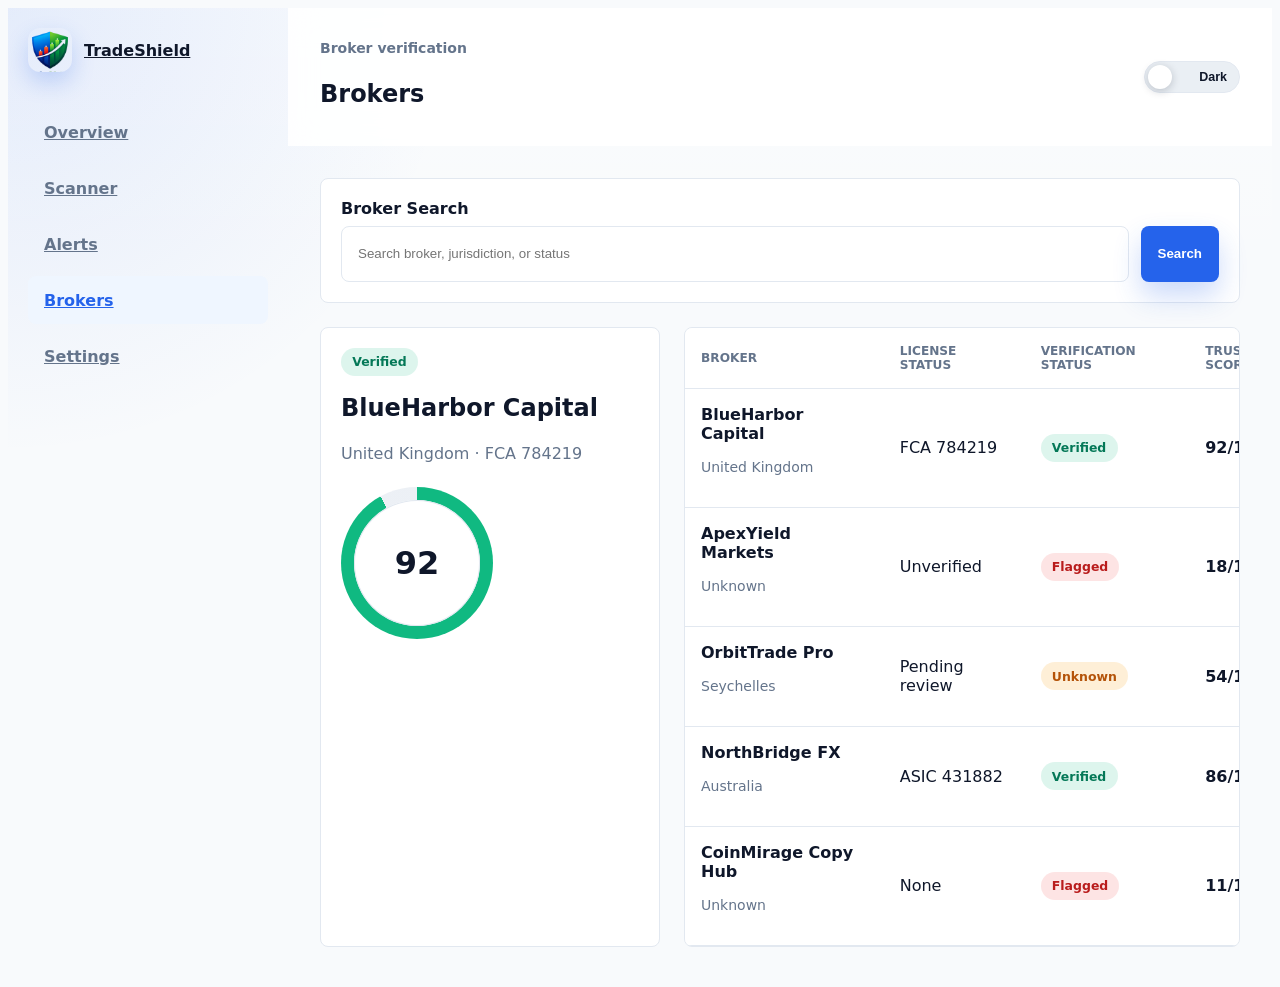
==== dashboard/brokers.html @ 96492129 "added the extension frontend files and content supporting light and dark mode" ====
<!doctype html>
<html lang="en">
  <head>
    <meta charset="utf-8">
    <meta name="viewport" content="width=device-width, initial-scale=1">
    <title>Brokers | TradeShield</title>
    <link rel="icon" href="../Assets/icons/icon-32.png">
    <link rel="stylesheet" href="../css/tailwind-local.css">
    <link rel="stylesheet" href="../css/main.css">
    <script src="../js/app.js"></script>
    <script src="../js/ui.js" defer></script>
    <script src="../js/dashboard.js" defer></script>
  </head>
  <body>
    <div class="page-loader" role="status" aria-label="Loading brokers"><div class="loader-shell"><div class="skeleton h-5 w-44"></div><div class="mt-4 skeleton h-28"></div></div></div>
    <main class="ts-page dashboard-shell">
      <aside class="desktop-sidebar min-h-screen border-r p-5 ts-border">
        <a class="ts-brand" href="../index.html"><img class="ts-logo" src="../Assets/icons/icon-128.png" alt=""><span>TradeShield</span></a>
        <nav class="mt-8 grid gap-2" aria-label="Dashboard navigation"><a class="nav-item px-4" href="home.html" data-nav-page="home.html">Overview</a><a class="nav-item px-4" href="scanner.html" data-nav-page="scanner.html">Scanner</a><a class="nav-item px-4" href="alerts.html" data-nav-page="alerts.html">Alerts</a><a class="nav-item px-4" href="brokers.html" data-nav-page="brokers.html">Brokers</a><a class="nav-item px-4" href="settings.html" data-nav-page="settings.html">Settings</a></nav>
      </aside>
      <section class="dashboard-main min-w-0">
        <header class="sticky top-0 z-30 border-b bg-[color:var(--surface)]/90 px-4 py-4 backdrop-blur ts-border lg:px-8"><div class="flex items-center justify-between gap-4"><div><p class="text-sm font-bold ts-muted">Broker verification</p><h1 class="text-2xl font-black">Brokers</h1></div><button class="toggle" type="button" data-theme-toggle role="switch" aria-label="Switch theme" aria-checked="false"></button></div></header>
        <div class="grid gap-6 p-4 lg:p-8">
          <section class="ts-panel p-5">
            <div class="grid gap-3 lg:grid-cols-[1fr_auto]">
              <label><span class="mb-2 block font-bold">Broker Search</span><input class="ts-input" type="search" data-broker-search placeholder="Search broker, jurisdiction, or status" aria-label="Search brokers"></label>
              <button class="ts-btn ts-btn-primary self-end" type="button" data-broker-button>Search</button>
            </div>
          </section>
          <section class="grid gap-6 xl:grid-cols-[340px_minmax(0,1fr)]">
            <aside class="ts-panel p-5" data-broker-profile aria-live="polite">
              <div class="skeleton h-8 w-24"></div>
              <div class="mt-5 skeleton h-8 w-52"></div>
              <div class="mt-6 skeleton h-36 w-36 rounded-full"></div>
            </aside>
            <section class="ts-panel table-wrap">
              <table class="ts-table">
                <caption class="sr-only">Broker verification results table</caption>
                <thead><tr><th>Broker</th><th>License Status</th><th>Verification Status</th><th>Trust Score</th><th>Action</th></tr></thead>
                <tbody data-broker-results></tbody>
              </table>
            </section>
          </section>
        </div>
      </section>
      <nav class="bottom-nav" aria-label="Mobile dashboard navigation"><a href="home.html" data-nav-page="home.html">Home</a><a href="scanner.html" data-nav-page="scanner.html">Scan</a><a href="alerts.html" data-nav-page="alerts.html">Alerts</a><a href="brokers.html" data-nav-page="brokers.html">Brokers</a><a href="settings.html" data-nav-page="settings.html">Settings</a></nav>
    </main>
  </body>
</html>
---- css/main.css ----
@import url("animations.css");

:root {
  --primary: #2563eb;
  --primary-dark: #1e40af;
  --success: #10b981;
  --warning: #f59e0b;
  --danger: #ef4444;
  --bg: #f8fafc;
  --surface: #ffffff;
  --surface-soft: #eff6ff;
  --text: #0f172a;
  --muted: #64748b;
  --border: #e2e8f0;
  --shadow: 0 16px 40px rgba(15, 23, 42, 0.08);
}

.dark {
  --bg: #020617;
  --surface: #0f172a;
  --surface-soft: #111827;
  --text: #f8fafc;
  --muted: #94a3b8;
  --border: #1e293b;
  --shadow: 0 18px 44px rgba(0, 0, 0, 0.34);
}

* {
  box-sizing: border-box;
}

html {
  scroll-behavior: smooth;
}

body {
  min-width: 320px;
  background: var(--bg);
  color: var(--text);
  font-family: Inter, ui-sans-serif, system-ui, -apple-system, BlinkMacSystemFont, "Segoe UI", sans-serif;
  letter-spacing: 0;
  transition: background-color 240ms ease, color 240ms ease;
}

a,
button,
input,
select {
  outline: none;
}

a:focus-visible,
button:focus-visible,
input:focus-visible,
select:focus-visible {
  box-shadow: 0 0 0 4px rgba(37, 99, 235, 0.22);
}

.ts-page {
  min-height: 100vh;
  background:
    radial-gradient(circle at top left, rgba(37, 99, 235, 0.1), transparent 28rem),
    linear-gradient(180deg, rgba(255, 255, 255, 0.36), transparent 18rem),
    var(--bg);
}

.dark .ts-page {
  background:
    radial-gradient(circle at top left, rgba(37, 99, 235, 0.22), transparent 28rem),
    linear-gradient(180deg, rgba(15, 23, 42, 0.28), transparent 18rem),
    var(--bg);
}

.ts-container {
  width: min(1180px, calc(100% - 32px));
  margin: 0 auto;
}

.ts-brand {
  display: inline-flex;
  align-items: center;
  gap: 0.75rem;
  color: var(--text);
  font-weight: 800;
}

.ts-logo {
  width: 44px;
  height: 44px;
  border-radius: 12px;
  object-fit: cover;
  box-shadow: 0 10px 22px rgba(37, 99, 235, 0.22);
}

.ts-card {
  border: 1px solid var(--border);
  border-radius: 8px;
  background: color-mix(in srgb, var(--surface) 94%, transparent);
  box-shadow: 0 1px 0 rgba(15, 23, 42, 0.03);
  transition: transform 220ms ease, box-shadow 220ms ease, border-color 220ms ease, background-color 220ms ease;
}

.ts-card:hover {
  border-color: rgba(37, 99, 235, 0.34);
  box-shadow: var(--shadow);
  transform: translateY(-2px);
}

.ts-card:active {
  transform: translateY(0) scale(0.995);
}

.ts-panel {
  border: 1px solid var(--border);
  border-radius: 8px;
  background: var(--surface);
}

.ts-btn {
  display: inline-flex;
  min-height: 56px;
  align-items: center;
  justify-content: center;
  gap: 0.55rem;
  border-radius: 8px;
  border: 1px solid transparent;
  padding: 0 1rem;
  font-weight: 700;
  transition: transform 200ms ease, box-shadow 200ms ease, background-color 200ms ease, border-color 200ms ease;
}

.ts-btn:hover {
  transform: translateY(-1px);
}

.ts-btn:active,
.ts-btn.is-pressed {
  transform: scale(0.98);
}

.ts-btn-primary {
  background: var(--primary);
  color: #ffffff;
  box-shadow: 0 14px 28px rgba(37, 99, 235, 0.24);
}

.ts-btn-primary:hover {
  background: var(--primary-dark);
}

.ts-btn-secondary {
  border-color: var(--border);
  background: var(--surface);
  color: var(--text);
}

.ts-btn-secondary:hover {
  border-color: rgba(37, 99, 235, 0.5);
  color: var(--primary);
}

.ts-btn-ghost {
  color: var(--muted);
}

.ts-btn-ghost:hover {
  background: var(--surface-soft);
  color: var(--text);
}

.ts-icon-btn {
  width: 44px;
  height: 44px;
  min-height: 44px;
  border: 1px solid var(--border);
  border-radius: 8px;
  background: var(--surface);
  color: var(--text);
}

.ts-pill,
.risk-badge {
  display: inline-flex;
  align-items: center;
  gap: 0.4rem;
  border-radius: 999px;
  padding: 0.4rem 0.7rem;
  font-size: 0.78rem;
  font-weight: 800;
}

.pill-success,
.risk-low {
  background: rgba(16, 185, 129, 0.14);
  color: #047857;
}

.pill-warning,
.risk-medium {
  background: rgba(245, 158, 11, 0.16);
  color: #b45309;
}

.pill-danger,
.risk-high {
  background: rgba(239, 68, 68, 0.14);
  color: #b91c1c;
}

.dark .pill-success,
.dark .risk-low {
  color: #6ee7b7;
}

.dark .pill-warning,
.dark .risk-medium {
  color: #fbbf24;
}

.dark .pill-danger,
.dark .risk-high {
  color: #fca5a5;
}

.metric-value {
  color: var(--text);
  font-size: clamp(2rem, 5vw, 3.75rem);
  font-weight: 900;
  line-height: 1;
}

.ts-muted {
  color: var(--muted);
}

.ts-input {
  min-height: 56px;
  width: 100%;
  border: 1px solid var(--border);
  border-radius: 8px;
  background: var(--surface);
  color: var(--text);
  padding: 0 1rem;
  transition: border-color 200ms ease, box-shadow 200ms ease;
}

.ts-input:focus {
  border-color: var(--primary);
  box-shadow: 0 0 0 4px rgba(37, 99, 235, 0.16);
}

.ts-loader {
  width: 1.1rem;
  height: 1.1rem;
  border: 2px solid rgba(255, 255, 255, 0.42);
  border-top-color: #ffffff;
  border-radius: 999px;
  animation: spin 700ms linear infinite;
}

.page-loader {
  position: fixed;
  inset: 0;
  z-index: 80;
  display: grid;
  place-items: center;
  background: var(--bg);
  transition: opacity 260ms ease, visibility 260ms ease;
}

.page-loader.is-hidden {
  visibility: hidden;
  opacity: 0;
}

.loader-shell {
  width: min(420px, calc(100% - 32px));
  border: 1px solid var(--border);
  border-radius: 8px;
  background: var(--surface);
  padding: 1.25rem;
  box-shadow: var(--shadow);
}

.skeleton {
  position: relative;
  overflow: hidden;
  border-radius: 8px;
  background: color-mix(in srgb, var(--border) 62%, transparent);
}

.skeleton::after {
  content: "";
  position: absolute;
  inset: 0;
  transform: translateX(-100%);
  background: linear-gradient(90deg, transparent, rgba(255, 255, 255, 0.45), transparent);
  animation: shimmer 1.35s infinite;
}

.progress-track {
  height: 0.55rem;
  overflow: hidden;
  border-radius: 999px;
  background: color-mix(in srgb, var(--border) 72%, transparent);
}

.progress-bar {
  height: 100%;
  width: var(--progress, 0%);
  border-radius: inherit;
  background: linear-gradient(90deg, var(--primary), var(--success));
  transition: width 420ms ease;
}

.progress-25 {
  --progress: 25%;
}

.progress-50 {
  --progress: 50%;
}

.progress-75 {
  --progress: 75%;
}

.progress-78 {
  --progress: 78%;
}

.progress-86 {
  --progress: 86%;
}

.progress-92 {
  --progress: 92%;
}

.progress-94 {
  --progress: 94%;
}

.progress-97 {
  --progress: 97%;
}

.progress-100 {
  --progress: 100%;
}

.risk-meter {
  position: relative;
  display: grid;
  width: 152px;
  height: 152px;
  place-items: center;
  border-radius: 999px;
  background:
    conic-gradient(var(--meter-color, var(--success)) var(--meter, 0%), color-mix(in srgb, var(--border) 64%, transparent) 0),
    var(--surface);
}

.risk-meter::before {
  content: "";
  position: absolute;
  inset: 13px;
  border-radius: inherit;
  background: var(--surface);
  box-shadow: inset 0 0 0 1px var(--border);
}

.risk-meter > span {
  position: relative;
  z-index: 1;
  font-size: 2rem;
  font-weight: 900;
}

.meter-low {
  --meter-color: var(--success);
}

.meter-medium {
  --meter-color: var(--warning);
}

.meter-high {
  --meter-color: var(--danger);
}

.meter-24 {
  --meter: 24%;
}

.meter-34 {
  --meter: 34%;
}

.meter-54 {
  --meter: 54%;
}

.meter-62 {
  --meter: 62%;
}

.meter-81 {
  --meter: 81%;
}

.meter-86 {
  --meter: 86%;
}

.meter-88 {
  --meter: 88%;
}

.meter-92 {
  --meter: 92%;
}

.meter-94 {
  --meter: 94%;
}

.ts-border {
  border-color: var(--border);
}

.nav-item {
  display: flex;
  min-height: 48px;
  align-items: center;
  gap: 0.7rem;
  border-radius: 8px;
  color: var(--muted);
  font-weight: 700;
  transition: background-color 200ms ease, color 200ms ease, transform 200ms ease;
}

.nav-item:hover,
.nav-item[aria-current="page"] {
  background: var(--surface-soft);
  color: var(--primary);
}

.nav-item:active {
  transform: scale(0.98);
}

.bottom-nav {
  position: fixed;
  right: 0;
  bottom: 0;
  left: 0;
  z-index: 40;
  display: grid;
  grid-template-columns: repeat(5, minmax(0, 1fr));
  border-top: 1px solid var(--border);
  background: color-mix(in srgb, var(--surface) 94%, transparent);
  backdrop-filter: blur(16px);
}

.bottom-nav a {
  display: grid;
  min-height: 64px;
  place-items: center;
  color: var(--muted);
  font-size: 0.72rem;
  font-weight: 800;
}

.bottom-nav a[aria-current="page"] {
  color: var(--primary);
}

.toast-region {
  position: fixed;
  right: 1rem;
  bottom: 1rem;
  z-index: 90;
  display: grid;
  gap: 0.75rem;
}

.toast {
  width: min(360px, calc(100vw - 32px));
  border: 1px solid var(--border);
  border-left: 4px solid var(--primary);
  border-radius: 8px;
  background: var(--surface);
  padding: 0.9rem 1rem;
  box-shadow: var(--shadow);
  animation: slideUp 220ms ease both;
}

.modal-backdrop {
  position: fixed;
  inset: 0;
  z-index: 70;
  display: none;
  align-items: center;
  justify-content: center;
  background: rgba(2, 6, 23, 0.64);
  padding: 1rem;
}

.modal-backdrop.is-open {
  display: flex;
}

.modal-card {
  width: min(560px, 100%);
  max-height: calc(100vh - 2rem);
  overflow: auto;
  border-radius: 8px;
  background: var(--surface);
  color: var(--text);
  box-shadow: var(--shadow);
  animation: slideUp 220ms ease both;
}

.toggle {
  position: relative;
  width: 96px;
  height: 32px;
  border-radius: 999px;
  border: 1px solid var(--border);
  background: color-mix(in srgb, var(--border) 70%, transparent);
  transition: background-color 200ms ease;
}

.toggle::before {
  content: "Dark";
  position: absolute;
  top: 50%;
  right: 12px;
  transform: translateY(-50%);
  color: var(--text);
  font-size: 0.78rem;
  font-weight: 800;
  line-height: 1;
}

.toggle[aria-checked="true"]::before {
  content: "Light";
  right: auto;
  left: 12px;
  color: #ffffff;
}

.toggle::after {
  content: "";
  position: absolute;
  top: 3px;
  left: 3px;
  width: 24px;
  height: 24px;
  border-radius: 999px;
  background: #ffffff;
  box-shadow: 0 2px 8px rgba(15, 23, 42, 0.22);
  transition: transform 200ms ease;
}

.toggle[aria-checked="true"] {
  background: var(--primary);
}

.toggle[aria-checked="true"]::after {
  transform: translateX(64px);
}

.extension-frame {
  border: 1px solid var(--border);
  border-radius: 8px;
  background: var(--surface);
  box-shadow: var(--shadow);
}

.browser-bar {
  display: flex;
  align-items: center;
  gap: 0.45rem;
  border-bottom: 1px solid var(--border);
  padding: 0.8rem;
}

.dot {
  width: 10px;
  height: 10px;
  border-radius: 999px;
  background: var(--border);
}

.alert-row {
  border-left: 4px solid var(--primary);
}

.alert-high {
  border-left-color: var(--danger);
}

.alert-medium {
  border-left-color: var(--warning);
}

.alert-low {
  border-left-color: var(--success);
}

.table-wrap {
  overflow-x: auto;
}

.ts-table {
  min-width: 720px;
  width: 100%;
  border-collapse: separate;
  border-spacing: 0;
}

.ts-table th,
.ts-table td {
  border-bottom: 1px solid var(--border);
  padding: 1rem;
  text-align: left;
}

.ts-table th {
  color: var(--muted);
  font-size: 0.76rem;
  text-transform: uppercase;
}

.extension-popup {
  width: 390px;
  min-height: 560px;
  overflow: hidden;
  background: var(--bg);
}

.popup-shell {
  min-height: 560px;
  background:
    radial-gradient(circle at top left, rgba(37, 99, 235, 0.12), transparent 18rem),
    var(--bg);
}

.dark .popup-shell {
  background:
    radial-gradient(circle at top left, rgba(37, 99, 235, 0.22), transparent 18rem),
    var(--bg);
}

@media (max-width: 420px) {
  .extension-popup {
    width: 100vw;
  }
}

@media (min-width: 1024px) {
  .dashboard-shell {
    display: grid;
    grid-template-columns: 280px minmax(0, 1fr);
  }

  .bottom-nav {
    display: none;
  }
}

@media (max-width: 1023px) {
  .desktop-sidebar {
    display: none;
  }

  .dashboard-main {
    padding-bottom: 5.75rem;
  }
}
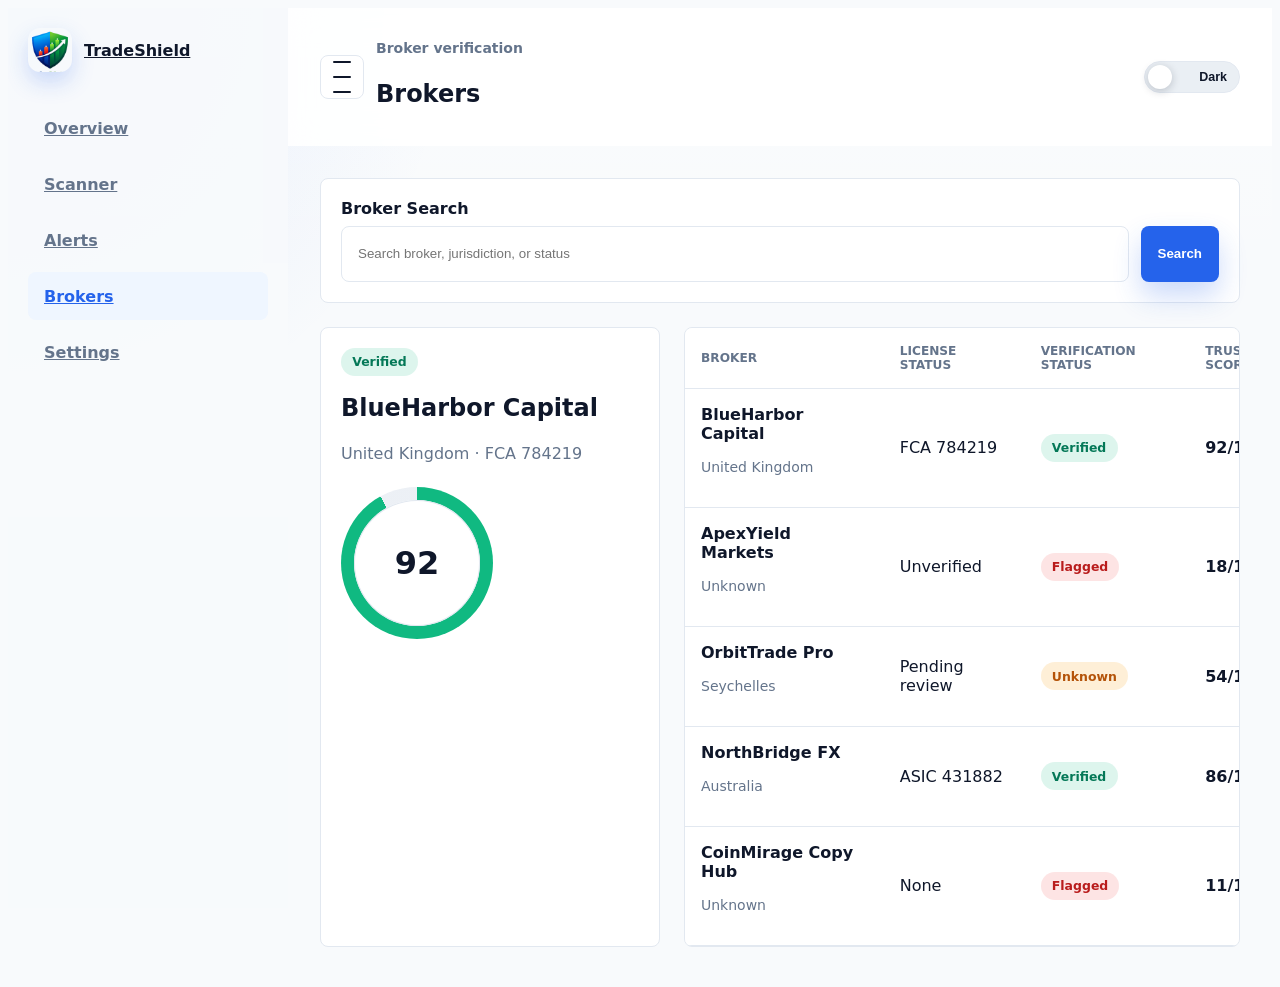
==== commit dab68882: "added open and closing sidebar toggle" ====
--- a/dashboard/brokers.html
+++ b/dashboard/brokers.html
@@ -13,13 +13,13 @@
   </head>
   <body>
     <div class="page-loader" role="status" aria-label="Loading brokers"><div class="loader-shell"><div class="skeleton h-5 w-44"></div><div class="mt-4 skeleton h-28"></div></div></div>
-    <main class="ts-page dashboard-shell">
-      <aside class="desktop-sidebar min-h-screen border-r p-5 ts-border">
-        <a class="ts-brand" href="../index.html"><img class="ts-logo" src="../Assets/icons/icon-128.png" alt=""><span>TradeShield</span></a>
+    <main class="ts-page dashboard-shell" data-dashboard-shell>
+      <aside class="desktop-sidebar min-h-screen border-r p-5 ts-border" id="dashboard-sidebar" data-sidebar aria-label="Dashboard sidebar" aria-hidden="false">
+        <div class="sidebar-head"><a class="ts-brand" href="../index.html"><img class="ts-logo" src="../Assets/icons/icon-128.png" alt=""><span>TradeShield</span></a><button class="ts-icon-btn sidebar-close" type="button" data-sidebar-toggle aria-controls="dashboard-sidebar" aria-expanded="true" aria-label="Close sidebar"><span></span><span></span></button></div>
         <nav class="mt-8 grid gap-2" aria-label="Dashboard navigation"><a class="nav-item px-4" href="home.html" data-nav-page="home.html">Overview</a><a class="nav-item px-4" href="scanner.html" data-nav-page="scanner.html">Scanner</a><a class="nav-item px-4" href="alerts.html" data-nav-page="alerts.html">Alerts</a><a class="nav-item px-4" href="brokers.html" data-nav-page="brokers.html">Brokers</a><a class="nav-item px-4" href="settings.html" data-nav-page="settings.html">Settings</a></nav>
       </aside>
       <section class="dashboard-main min-w-0">
-        <header class="sticky top-0 z-30 border-b bg-[color:var(--surface)]/90 px-4 py-4 backdrop-blur ts-border lg:px-8"><div class="flex items-center justify-between gap-4"><div><p class="text-sm font-bold ts-muted">Broker verification</p><h1 class="text-2xl font-black">Brokers</h1></div><button class="toggle" type="button" data-theme-toggle role="switch" aria-label="Switch theme" aria-checked="false"></button></div></header>
+        <header class="sticky top-0 z-30 border-b bg-[color:var(--surface)]/90 px-4 py-4 backdrop-blur ts-border lg:px-8"><div class="flex items-center justify-between gap-4"><div class="flex min-w-0 items-center gap-3"><button class="ts-icon-btn sidebar-toggle" type="button" data-sidebar-toggle aria-controls="dashboard-sidebar" aria-expanded="true" aria-label="Close sidebar"><span></span><span></span><span></span></button><div><p class="text-sm font-bold ts-muted">Broker verification</p><h1 class="text-2xl font-black">Brokers</h1></div></div><button class="toggle" type="button" data-theme-toggle role="switch" aria-label="Switch theme" aria-checked="false"></button></div></header>
         <div class="grid gap-6 p-4 lg:p-8">
           <section class="ts-panel p-5">
             <div class="grid gap-3 lg:grid-cols-[1fr_auto]">
@@ -43,6 +43,7 @@
           </section>
         </div>
       </section>
+      <button class="sidebar-backdrop" type="button" data-sidebar-backdrop aria-label="Close sidebar"></button>
       <nav class="bottom-nav" aria-label="Mobile dashboard navigation"><a href="home.html" data-nav-page="home.html">Home</a><a href="scanner.html" data-nav-page="scanner.html">Scan</a><a href="alerts.html" data-nav-page="alerts.html">Alerts</a><a href="brokers.html" data-nav-page="brokers.html">Brokers</a><a href="settings.html" data-nav-page="settings.html">Settings</a></nav>
     </main>
   </body>
--- a/css/main.css
+++ b/css/main.css
@@ -169,6 +169,8 @@
 }
 
 .ts-icon-btn {
+  display: inline-grid;
+  place-items: center;
   width: 44px;
   height: 44px;
   min-height: 44px;
@@ -448,6 +450,58 @@
 
 .nav-item:active {
   transform: scale(0.98);
+}
+
+.sidebar-toggle,
+.sidebar-close {
+  position: relative;
+  flex: 0 0 auto;
+}
+
+.sidebar-toggle span,
+.sidebar-close span {
+  display: block;
+  width: 18px;
+  height: 2px;
+  border-radius: 999px;
+  background: currentColor;
+  transition: transform 200ms ease, opacity 200ms ease;
+}
+
+.sidebar-toggle span + span {
+  margin-top: 4px;
+}
+
+.sidebar-close span {
+  position: absolute;
+  top: 50%;
+  left: 50%;
+  margin-left: -9px;
+  margin-top: -1px;
+}
+
+.sidebar-close span:first-child {
+  transform: rotate(45deg);
+}
+
+.sidebar-close span:last-child {
+  transform: rotate(-45deg);
+}
+
+.sidebar-head {
+  display: flex;
+  align-items: center;
+  justify-content: space-between;
+  gap: 1rem;
+}
+
+.sidebar-backdrop {
+  position: fixed;
+  inset: 0;
+  z-index: 44;
+  display: none;
+  border: 0;
+  background: rgba(2, 6, 23, 0.58);
 }
 
 .bottom-nav {
@@ -664,6 +718,31 @@
   .dashboard-shell {
     display: grid;
     grid-template-columns: 280px minmax(0, 1fr);
+    transition: grid-template-columns 220ms ease;
+  }
+
+  .dashboard-shell.is-sidebar-closed {
+    grid-template-columns: 0 minmax(0, 1fr);
+  }
+
+  .dashboard-shell.is-sidebar-closed .desktop-sidebar {
+    transform: translateX(-100%);
+    opacity: 0;
+    pointer-events: none;
+    visibility: hidden;
+  }
+
+  .desktop-sidebar {
+    position: sticky;
+    top: 0;
+    height: 100vh;
+    overflow: hidden auto;
+    background: color-mix(in srgb, var(--bg) 92%, transparent);
+    transition: transform 220ms ease, opacity 220ms ease, visibility 220ms ease;
+  }
+
+  .sidebar-close {
+    display: none;
   }
 
   .bottom-nav {
@@ -673,7 +752,27 @@
 
 @media (max-width: 1023px) {
   .desktop-sidebar {
-    display: none;
+    position: fixed;
+    top: 0;
+    bottom: 0;
+    left: 0;
+    z-index: 45;
+    width: min(320px, calc(100vw - 56px));
+    overflow-y: auto;
+    background: var(--bg);
+    box-shadow: var(--shadow);
+    transform: translateX(-105%);
+    transition: transform 220ms ease;
+    visibility: hidden;
+  }
+
+  .dashboard-shell.is-sidebar-open .desktop-sidebar {
+    transform: translateX(0);
+    visibility: visible;
+  }
+
+  .dashboard-shell.is-sidebar-open .sidebar-backdrop {
+    display: block;
   }
 
   .dashboard-main {
